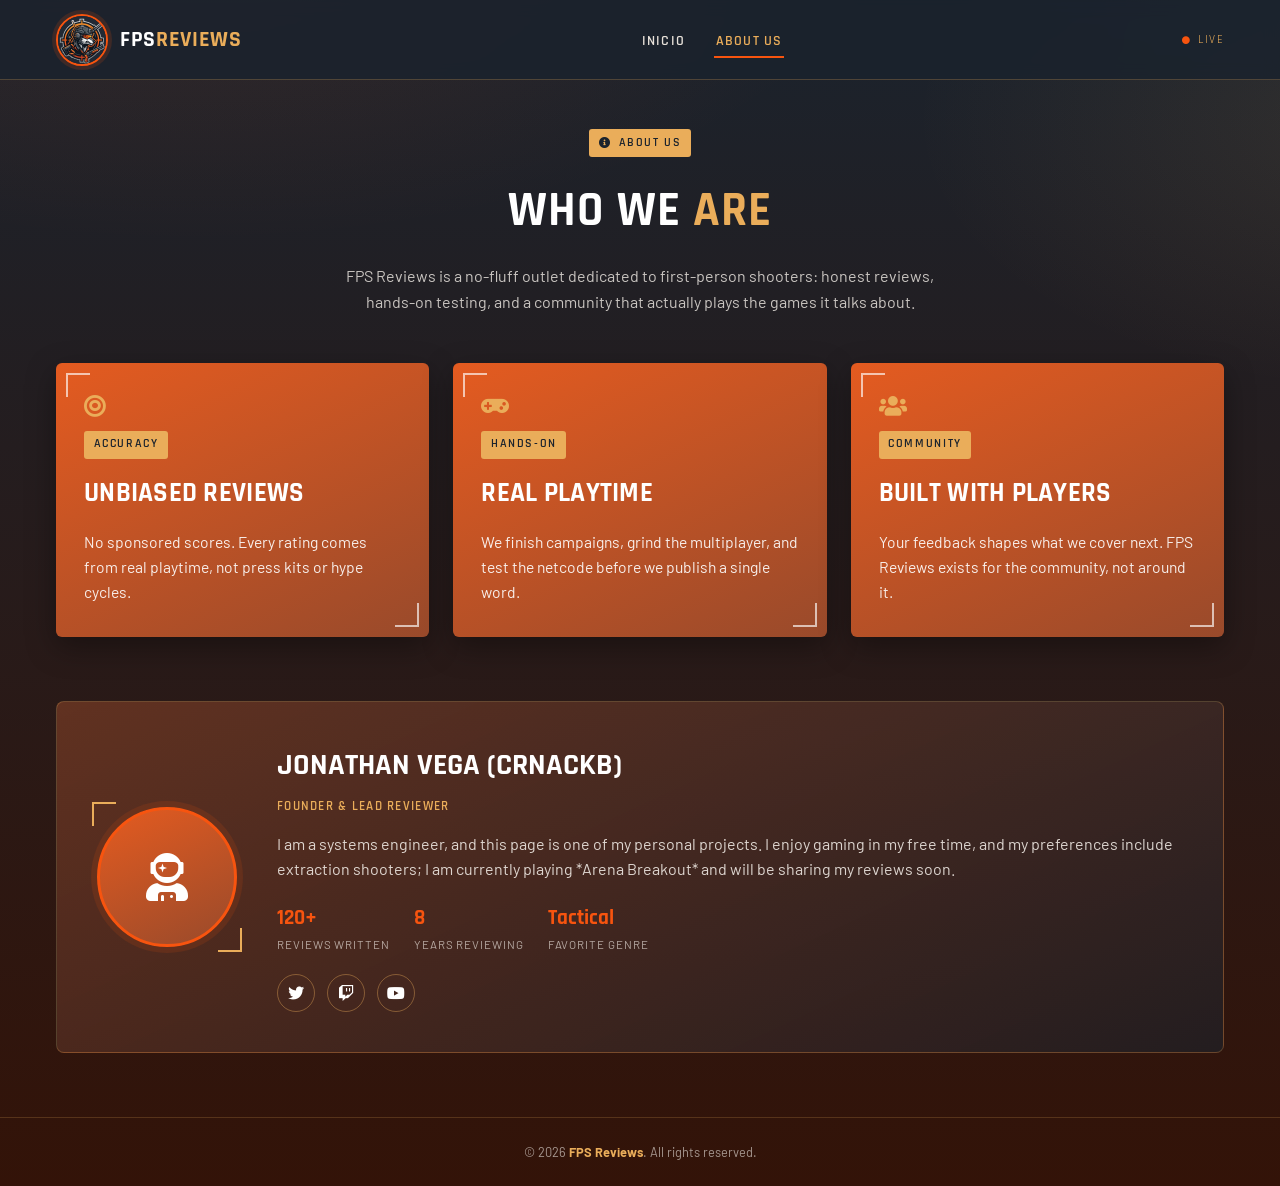
==== page/about.html @ ecb0774c "Add About Us page and footer, update navigation links" ====
<!DOCTYPE html>
<html lang="en">

<head>
    <meta charset="UTF-8">
    <meta name="viewport" content="width=device-width, initial-scale=1.0">
    <title>About Us - FPS Reviews</title>
    <!-- FONT AWESOME-->
    <link rel="stylesheet" href="https://cdnjs.cloudflare.com/ajax/libs/font-awesome/5.15.3/css/all.min.css">
    <!-- GOOGLE FONTS: Rajdhani (display/técnica) + Barlow (texto) -->
    <link rel="preconnect" href="https://fonts.googleapis.com">
    <link rel="preconnect" href="https://fonts.gstatic.com" crossorigin>
    <link href="https://fonts.googleapis.com/css2?family=Rajdhani:wght@500;600;700&family=Barlow:wght@400;500;600&display=swap" rel="stylesheet">
    <!-- CUSTOM CSS-->
    <link rel="stylesheet" href="styles.css">
</head>

<body>
    <header class="site-header">
        <nav class="nav-main container">
            <div class="brand">
                <img src="images/logo-non-letters.jpg" alt="FPS Reviews logo" class="logo">
                <span class="brand-name">FPS<em>Reviews</em></span>
            </div>
            <ul class="nav-menu">
                <li>
                    <a href="index.html" class="nav-link">inicio</a>
                </li>
                <li>
                    <a href="about.html" class="nav-link active">about us</a>
                </li>
            </ul>
            <span class="hud-status"><i class="fas fa-circle"></i> live</span>
        </nav>
    </header>

    <section class="page-hero container">
        <span class="eyebrow"><i class="fas fa-info-circle"></i> about us</span>
        <h1>Who We <span>Are</span></h1>
        <p>FPS Reviews is a no-fluff outlet dedicated to first-person shooters: honest reviews, hands-on testing,
            and a community that actually plays the games it talks about.</p>
    </section>

    <section class="mission-grid container">
        <div class="content">
            <i class="fas fa-bullseye card-icon"></i>
            <span class="eyebrow">accuracy</span>
            <h2>Unbiased Reviews</h2>
            <p>No sponsored scores. Every rating comes from real playtime, not press kits or hype cycles.</p>
        </div>
        <div class="content">
            <i class="fas fa-gamepad card-icon"></i>
            <span class="eyebrow">hands-on</span>
            <h2>Real Playtime</h2>
            <p>We finish campaigns, grind the multiplayer, and test the netcode before we publish a single word.</p>
        </div>
        <div class="content">
            <i class="fas fa-users card-icon"></i>
            <span class="eyebrow">community</span>
            <h2>Built With Players</h2>
            <p>Your feedback shapes what we cover next. FPS Reviews exists for the community, not around it.</p>
        </div>
    </section>

    <section class="profile-section container">
        <div class="profile-card">
            <div class="profile-avatar">
                <i class="fas fa-user-astronaut"></i>
            </div>
            <div class="profile-info">
                <h2>Jonathan Vega (Crnackb)</h2>
                <span class="profile-role">Founder &amp; Lead Reviewer</span>
                <p>I am a systems engineer, and this page is one of my personal 
                    projects. I enjoy gaming in my free time, and my preferences 
                    include extraction shooters; I am currently playing *Arena Breakout* 
                    and will be sharing my reviews soon.</p>
                <div class="profile-stats">
                    <div>
                        <span class="stat-value">120+</span>
                        <span class="stat-label">Reviews written</span>
                    </div>
                    <div>
                        <span class="stat-value">8</span>
                        <span class="stat-label">Years reviewing</span>
                    </div>
                    <div>
                        <span class="stat-value">Tactical</span>
                        <span class="stat-label">Favorite genre</span>
                    </div>
                </div>
                <div class="profile-social">
                    <a href="#" aria-label="Twitter / X"><i class="fab fa-twitter"></i></a>
                    <a href="#" aria-label="Twitch"><i class="fab fa-twitch"></i></a>
                    <a href="#" aria-label="YouTube"><i class="fab fa-youtube"></i></a>
                </div>
            </div>
        </div>
    </section>

    <footer class="site-footer">
        <p>&copy; 2026 <strong>FPS Reviews</strong>. All rights reserved.</p>
    </footer>
</body>

</html>
---- page/styles.css ----
:root {
    --e45b20: #e45b20;
    --f48b2c: #f48b2c;
    --1b232d: #1b232d;
    --f7540f: #f7540f;
    --994a2b: #994a2b;
    --eaad5a: #eaad5a;
    --606a70: #606a70;
    --de8a4f: #de8a4f;
    --331308: #331308;

    --font-display: 'Rajdhani', 'Arial Narrow', sans-serif;
    --font-body: 'Barlow', Arial, sans-serif;
}

* {
    box-sizing: border-box;
    margin: 0;
    padding: 0;
}

html {
    scroll-behavior: smooth;
}

body {
    font-family: var(--font-body);
    line-height: 1.6;
    color: #f2ede7;
    background:
        radial-gradient(1200px 600px at 15% -10%, rgba(247, 84, 15, 0.14), transparent 60%),
        radial-gradient(900px 500px at 110% 10%, rgba(234, 173, 90, 0.10), transparent 55%),
        linear-gradient(180deg, var(--1b232d) 0%, var(--331308) 100%);
    min-height: 100vh;
}

a {
    color: var(--f7540f);
    text-decoration: none;
}

.container {
    max-width: 1200px;
    margin: 0 auto;
    padding: 0 1rem;
}

/* ==========================================================================
   HEADER / NAV
   ========================================================================== */

.site-header {
    position: sticky;
    top: 0;
    z-index: 20;
    background-color: rgba(27, 35, 45, 0.85);
    backdrop-filter: blur(8px);
    -webkit-backdrop-filter: blur(8px);
    border-bottom: 1px solid rgba(234, 173, 90, 0.25);
}

.nav-main {
    display: flex;
    justify-content: space-between;
    align-items: center;
    flex-wrap: wrap;
    gap: 1rem;
    padding: 0.85rem 1rem;
}

.brand {
    display: flex;
    align-items: center;
    gap: 0.75rem;
}

.logo {
    border-radius: 50%;
    width: 52px;
    height: 52px;
    object-fit: cover;
    border: 2px solid var(--f7540f);
    box-shadow: 0 0 0 4px rgba(247, 84, 15, 0.15);
}

.brand-name {
    font-family: var(--font-display);
    font-weight: 700;
    font-size: 1.4rem;
    letter-spacing: 0.03em;
    color: #ffffff;
    text-transform: uppercase;
}

.brand-name em {
    font-style: normal;
    color: var(--eaad5a);
}

.nav-menu {
    list-style: none;
    display: flex;
    flex-wrap: wrap;
    gap: 1.75rem;
}

.nav-link {
    position: relative;
    font-family: var(--font-display);
    font-weight: 600;
    text-transform: uppercase;
    font-size: 0.9rem;
    letter-spacing: 0.08em;
    color: #e8e2da;
    padding: 0.35rem 0.1rem;
    transition: color 0.2s ease-in-out;
}

.nav-link::after {
    content: "";
    position: absolute;
    left: 0;
    bottom: -2px;
    height: 2px;
    width: 0;
    background-color: var(--f7540f);
    transition: width 0.25s ease-in-out;
}

.nav-link:hover,
.nav-link:focus-visible,
.nav-link.active {
    color: var(--eaad5a);
}

.nav-link:hover::after,
.nav-link:focus-visible::after,
.nav-link.active::after {
    width: 100%;
}

.hud-status {
    display: flex;
    align-items: center;
    gap: 0.4rem;
    font-family: var(--font-display);
    font-size: 0.75rem;
    letter-spacing: 0.12em;
    text-transform: uppercase;
    color: var(--eaad5a);
}

.hud-status i {
    font-size: 0.5rem;
    color: var(--f7540f);
    animation: pulse 1.8s ease-in-out infinite;
}

/* ==========================================================================
   GALLERY / HERO
   ========================================================================== */

.container-slider {
    padding: 2.5rem 1rem 1.5rem;
}

#gallery {
    max-width: 900px;
    width: 100%;
    margin: auto;
    overflow: hidden;
    position: relative;
    border-radius: 6px;
    background-color: var(--331308);
}

#gallery::before,
#gallery::after,
.content::before,
.content::after,
.profile-avatar::before,
.profile-avatar::after {
    content: "";
    position: absolute;
    width: 22px;
    height: 22px;
    border-color: var(--eaad5a);
    border-style: solid;
    z-index: 5;
    pointer-events: none;
}

#gallery::before {
    top: 10px;
    left: 10px;
    border-width: 2px 0 0 2px;
}

#gallery::after {
    bottom: 10px;
    right: 10px;
    border-width: 0 2px 2px 0;
}

.hud-tag {
    position: absolute;
    top: 18px;
    left: 18px;
    z-index: 6;
    display: inline-flex;
    align-items: center;
    gap: 0.4rem;
    font-family: var(--font-display);
    font-weight: 600;
    font-size: 0.7rem;
    letter-spacing: 0.1em;
    text-transform: uppercase;
    color: #fff;
    background-color: rgba(20, 14, 10, 0.55);
    border: 1px solid rgba(234, 173, 90, 0.5);
    padding: 0.35rem 0.65rem;
    border-radius: 3px;
}

.hud-tag i {
    color: var(--f7540f);
}

figure {
    margin: 0;
}

.gallery-container {
    display: flex;
    transition: transform 0.5s ease-in-out;
}

.gallery-item {
    min-width: 100%;
    box-sizing: border-box;
}

.gallery-item img {
    width: 100%;
    aspect-ratio: 16 / 9;
    object-fit: cover;
    display: block;
    filter: saturate(1.05) contrast(1.05);
}

.gallery-navigation {
    display: flex;
    justify-content: space-between;
    width: calc(100% - 32px);
    margin: 0 16px;
    position: absolute;
    top: 50%;
    transform: translateY(-50%);
    z-index: 6;
}

.nav-button {
    background-color: rgba(20, 14, 10, 0.55);
    color: #ffffff;
    border: 1px solid rgba(234, 173, 90, 0.4);
    padding: 10px 16px;
    cursor: pointer;
    border-radius: 4px;
    transition: background-color 0.2s ease-in-out, border-color 0.2s ease-in-out, transform 0.15s ease-in-out;
    font-size: 1rem;
}

.nav-button:hover,
.nav-button:focus-visible {
    background-color: var(--994a2b);
    border-color: var(--f7540f);
    transform: translateY(-1px);
}

.nav-button:focus-visible {
    outline: 2px solid var(--eaad5a);
    outline-offset: 2px;
}

.gallery-dots {
    position: absolute;
    bottom: 14px;
    left: 0;
    right: 0;
    z-index: 6;
    display: flex;
    justify-content: center;
    gap: 0.5rem;
}

.dot {
    width: 9px;
    height: 9px;
    border-radius: 50%;
    border: 1px solid rgba(255, 255, 255, 0.6);
    background-color: rgba(255, 255, 255, 0.15);
    cursor: pointer;
    padding: 0;
    transition: background-color 0.2s ease-in-out, transform 0.2s ease-in-out;
}

.dot:hover,
.dot:focus-visible {
    transform: scale(1.2);
}

.dot.active {
    background-color: var(--f7540f);
    border-color: var(--f7540f);
}

/* ==========================================================================
   CONTENT / BRIEFING CARDS
   ========================================================================== */

.container-content {
    display: grid;
    grid-template-columns: 1fr 1fr;
    gap: 1.5rem;
    padding: 2.5rem 1rem 4rem;
}

.content {
    position: relative;
    text-align: left;
    padding: 2rem 1.75rem;
    border-radius: 6px;
    background: linear-gradient(155deg, var(--e45b20) 0%, var(--994a2b) 100%);
    box-shadow: 0 10px 30px rgba(0, 0, 0, 0.35);
    display: flex;
    flex-direction: column;
    gap: 0.85rem;
    transition: transform 0.25s ease-in-out, box-shadow 0.25s ease-in-out;
}

.content::before {
    top: 10px;
    left: 10px;
    border-width: 2px 0 0 2px;
    border-color: rgba(255, 255, 255, 0.65);
}

.content::after {
    bottom: 10px;
    right: 10px;
    border-width: 0 2px 2px 0;
    border-color: rgba(255, 255, 255, 0.65);
}

.profile-avatar::before {
    top: -8px;
    left: -8px;
    border-width: 2px 0 0 2px;
}

.profile-avatar::after {
    bottom: -8px;
    right: -8px;
    border-width: 0 2px 2px 0;
}

.content:hover {
    transform: translateY(-4px);
    box-shadow: 0 16px 36px rgba(0, 0, 0, 0.45);
}

.eyebrow {
    display: inline-flex;
    align-items: center;
    gap: 0.4rem;
    width: fit-content;
    font-family: var(--font-display);
    font-weight: 600;
    font-size: 0.72rem;
    letter-spacing: 0.14em;
    text-transform: uppercase;
    color: var(--1b232d);
    background-color: var(--eaad5a);
    padding: 0.3rem 0.6rem;
    border-radius: 3px;
}

.content h1,
.content h2 {
    font-family: var(--font-display);
    font-weight: 700;
    text-transform: uppercase;
    letter-spacing: 0.01em;
    color: #ffffff;
}

.content h1 {
    font-size: clamp(1.6rem, 3vw, 2.2rem);
}

.content h2 {
    font-size: clamp(1.3rem, 2.4vw, 1.7rem);
}

.content p {
    color: rgba(255, 255, 255, 0.9);
    font-size: 0.98rem;
}

.cta {
    display: inline-flex;
    align-items: center;
    gap: 0.5rem;
    width: fit-content;
    margin-top: 0.25rem;
    font-family: var(--font-display);
    font-weight: 600;
    text-transform: uppercase;
    font-size: 0.85rem;
    letter-spacing: 0.06em;
    color: #ffffff;
    border-bottom: 2px solid rgba(255, 255, 255, 0.5);
    padding-bottom: 2px;
    transition: border-color 0.2s ease-in-out, gap 0.2s ease-in-out, color 0.2s ease-in-out;
}

.cta i {
    transition: transform 0.2s ease-in-out;
}

.cta:hover,
.cta:focus-visible {
    border-color: #ffffff;
    color: var(--eaad5a);
}

.cta:hover i,
.cta:focus-visible i {
    transform: translateX(4px);
}

@keyframes pulse {
    0%, 100% { opacity: 1; }
    50% { opacity: 0.25; }
}

@media (prefers-reduced-motion: reduce) {
    *, *::before, *::after {
        animation-duration: 0.01ms !important;
        transition-duration: 0.01ms !important;
    }
}

/* ==========================================================================
   PAGE HERO (about, y otras páginas internas)
   ========================================================================== */

.page-hero {
    text-align: center;
    padding: 3rem 1rem 2rem;
}

.page-hero .eyebrow {
    margin: 0 auto 1rem;
}

.page-hero h1 {
    font-family: var(--font-display);
    font-weight: 700;
    text-transform: uppercase;
    font-size: clamp(2rem, 5vw, 3rem);
    letter-spacing: 0.02em;
    color: #ffffff;
}

.page-hero h1 span {
    color: var(--eaad5a);
}

.page-hero p {
    max-width: 620px;
    margin: 0.85rem auto 0;
    color: rgba(242, 237, 231, 0.8);
}

/* ==========================================================================
   MISSION GRID
   ========================================================================== */

.mission-grid {
    display: grid;
    grid-template-columns: repeat(3, 1fr);
    gap: 1.5rem;
    padding: 1rem 1rem 3rem;
}

.mission-grid .content {
    align-items: flex-start;
}

.mission-grid .content i.card-icon {
    font-size: 1.4rem;
    color: var(--eaad5a);
}

/* ==========================================================================
   AUTHOR PROFILE
   ========================================================================== */

.profile-section {
    padding: 1rem 1rem 4rem;
}

.profile-card {
    display: flex;
    align-items: center;
    gap: 2.5rem;
    background: linear-gradient(155deg, rgba(153, 74, 43, 0.5) 0%, rgba(27, 35, 45, 0.6) 100%);
    border: 1px solid rgba(234, 173, 90, 0.25);
    border-radius: 8px;
    padding: 2.5rem;
}

.profile-avatar {
    position: relative;
    flex-shrink: 0;
    width: 140px;
    height: 140px;
    border-radius: 50%;
    display: flex;
    align-items: center;
    justify-content: center;
    background: linear-gradient(155deg, var(--e45b20), var(--994a2b));
    border: 3px solid var(--f7540f);
    box-shadow: 0 0 0 6px rgba(247, 84, 15, 0.12);
}

.profile-avatar i {
    font-size: 3rem;
    color: #ffffff;
}

.profile-info h2 {
    font-family: var(--font-display);
    font-weight: 700;
    text-transform: uppercase;
    font-size: clamp(1.4rem, 3vw, 1.9rem);
    color: #ffffff;
}

.profile-role {
    display: block;
    font-family: var(--font-display);
    font-weight: 600;
    letter-spacing: 0.1em;
    text-transform: uppercase;
    font-size: 0.8rem;
    color: var(--eaad5a);
    margin: 0.35rem 0 0.9rem;
}

.profile-info p {
    color: rgba(242, 237, 231, 0.88);
    margin-bottom: 1.25rem;
}

.profile-stats {
    display: flex;
    flex-wrap: wrap;
    gap: 1.5rem;
    margin-bottom: 1.25rem;
}

.profile-stats div {
    display: flex;
    flex-direction: column;
}

.stat-value {
    font-family: var(--font-display);
    font-weight: 700;
    font-size: 1.3rem;
    color: var(--f7540f);
}

.stat-label {
    font-size: 0.72rem;
    letter-spacing: 0.08em;
    text-transform: uppercase;
    color: rgba(242, 237, 231, 0.65);
}

.profile-social {
    display: flex;
    gap: 0.75rem;
}

.profile-social a {
    display: flex;
    align-items: center;
    justify-content: center;
    width: 38px;
    height: 38px;
    border-radius: 50%;
    border: 1px solid rgba(234, 173, 90, 0.4);
    color: #ffffff;
    transition: background-color 0.2s ease-in-out, border-color 0.2s ease-in-out;
}

.profile-social a:hover,
.profile-social a:focus-visible {
    background-color: var(--994a2b);
    border-color: var(--f7540f);
}

/* ==========================================================================
   FOOTER
   ========================================================================== */

.site-footer {
    border-top: 1px solid rgba(234, 173, 90, 0.2);
    padding: 1.5rem 1rem;
    text-align: center;
    font-size: 0.8rem;
    color: rgba(242, 237, 231, 0.6);
}

.site-footer strong {
    color: var(--eaad5a);
}

/* ==========================================================================
   RESPONSIVE
   ========================================================================== */

/* Tablet */
@media (max-width: 768px) {
    .container-content {
        grid-template-columns: 1fr;
        padding: 2rem 1rem 3rem;
    }

    .nav-menu {
        gap: 1rem;
    }

    .hud-status {
        order: 3;
        width: 100%;
        justify-content: center;
    }

    .gallery-navigation {
        width: calc(100% - 20px);
        margin: 0 10px;
    }

    .nav-button {
        padding: 8px 12px;
    }

    .mission-grid {
        grid-template-columns: 1fr;
    }

    .profile-card {
        flex-direction: column;
        text-align: center;
        gap: 1.5rem;
    }

    .profile-stats {
        justify-content: center;
    }

    .profile-info div {
        align-items: center;
    }

    .profile-social {
        justify-content: center;
    }
}

/* Móvil */
@media (max-width: 480px) {
    .logo {
        width: 42px;
        height: 42px;
    }

    .brand-name {
        font-size: 1.15rem;
    }

    .nav-menu {
        gap: 0.75rem;
        font-size: 0.85rem;
    }

    .hud-tag {
        font-size: 0.62rem;
        padding: 0.28rem 0.5rem;
        top: 12px;
        left: 12px;
    }

    .content {
        padding: 1.5rem 1.25rem;
    }

    .gallery-dots {
        bottom: 10px;
    }

    .profile-card {
        padding: 1.75rem 1.25rem;
    }

    .profile-avatar {
        width: 110px;
        height: 110px;
    }

    .profile-avatar i {
        font-size: 2.4rem;
    }
}
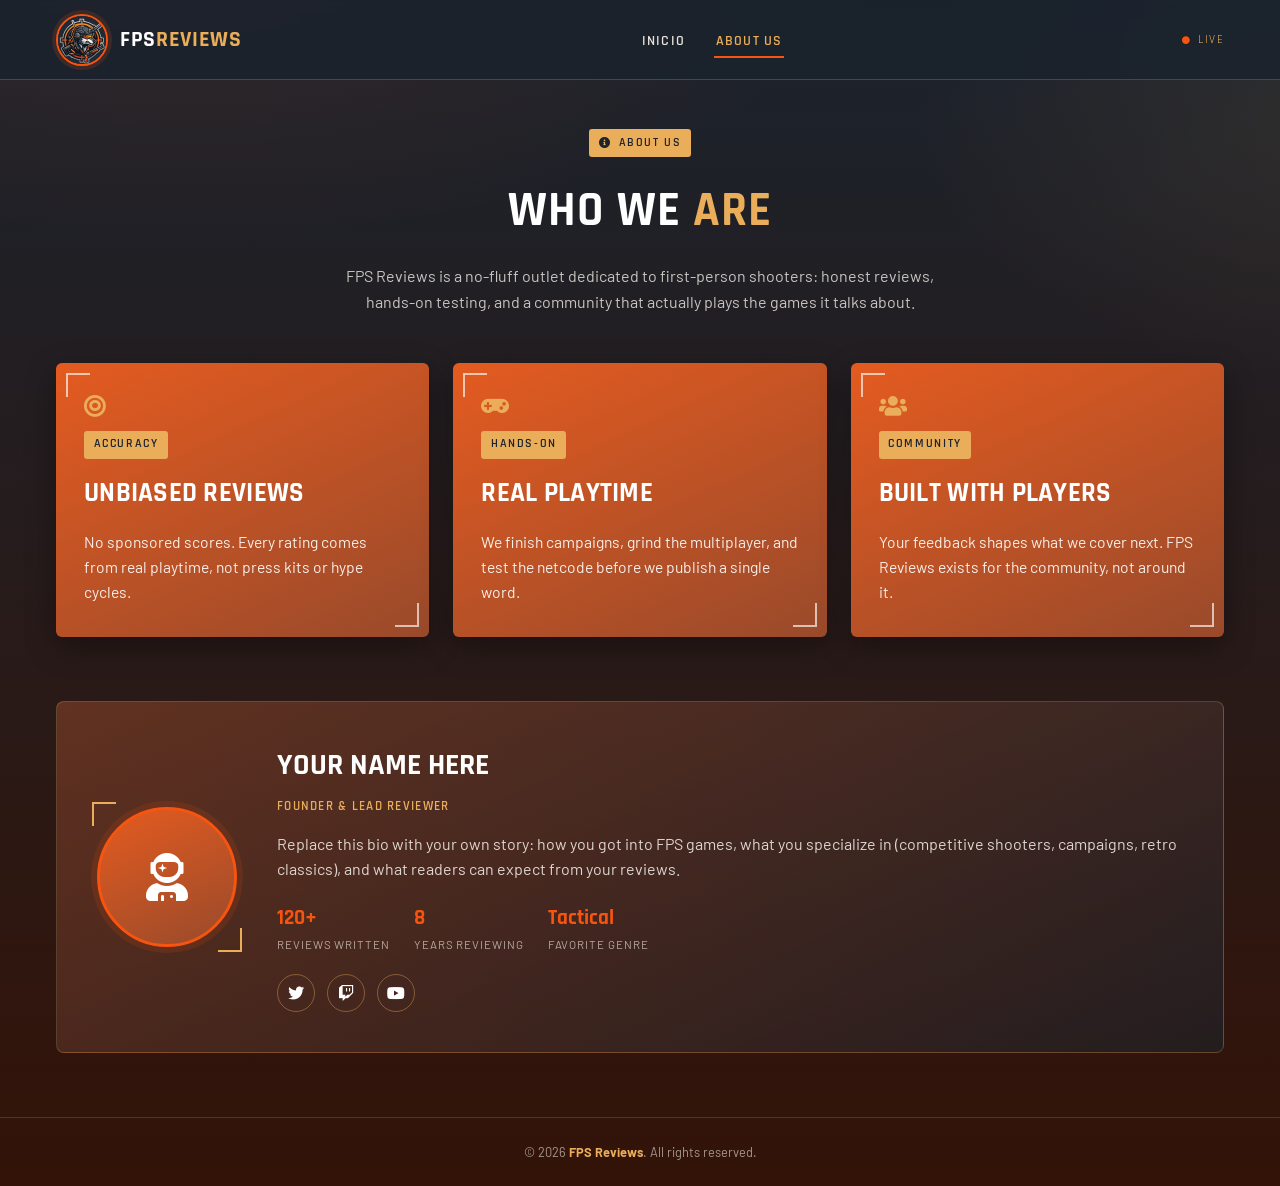
==== commit 134950c9: "Implement responsive navigation menu and update About Us content" ====
--- a/page/about.html
+++ b/page/about.html
@@ -22,7 +22,7 @@
                 <img src="images/logo-non-letters.jpg" alt="FPS Reviews logo" class="logo">
                 <span class="brand-name">FPS<em>Reviews</em></span>
             </div>
-            <ul class="nav-menu">
+            <ul class="nav-menu" id="nav-menu">
                 <li>
                     <a href="index.html" class="nav-link">inicio</a>
                 </li>
@@ -31,6 +31,11 @@
                 </li>
             </ul>
             <span class="hud-status"><i class="fas fa-circle"></i> live</span>
+            <button class="nav-toggle" id="nav-toggle" aria-label="Abrir menú" aria-expanded="false" aria-controls="nav-menu">
+                <span></span>
+                <span></span>
+                <span></span>
+            </button>
         </nav>
     </header>
 
@@ -68,12 +73,11 @@
                 <i class="fas fa-user-astronaut"></i>
             </div>
             <div class="profile-info">
-                <h2>Jonathan Vega (Crnackb)</h2>
+                <h2>Your Name Here</h2>
                 <span class="profile-role">Founder &amp; Lead Reviewer</span>
-                <p>I am a systems engineer, and this page is one of my personal 
-                    projects. I enjoy gaming in my free time, and my preferences 
-                    include extraction shooters; I am currently playing *Arena Breakout* 
-                    and will be sharing my reviews soon.</p>
+                <p>Replace this bio with your own story: how you got into FPS games, what you specialize in
+                    (competitive shooters, campaigns, retro classics), and what readers can expect from your
+                    reviews.</p>
                 <div class="profile-stats">
                     <div>
                         <span class="stat-value">120+</span>
@@ -100,6 +104,8 @@
     <footer class="site-footer">
         <p>&copy; 2026 <strong>FPS Reviews</strong>. All rights reserved.</p>
     </footer>
+
+    <script src="main.js"></script>
 </body>
 
 </html>
--- a/page/styles.css
+++ b/page/styles.css
@@ -154,6 +154,46 @@
     font-size: 0.5rem;
     color: var(--f7540f);
     animation: pulse 1.8s ease-in-out infinite;
+}
+
+.nav-toggle {
+    display: none;
+    flex-direction: column;
+    justify-content: center;
+    align-items: center;
+    gap: 5px;
+    width: 40px;
+    height: 40px;
+    background: transparent;
+    border: 1px solid rgba(234, 173, 90, 0.4);
+    border-radius: 4px;
+    cursor: pointer;
+    padding: 0;
+}
+
+.nav-toggle span {
+    display: block;
+    width: 20px;
+    height: 2px;
+    background-color: var(--eaad5a);
+    transition: transform 0.25s ease-in-out, opacity 0.2s ease-in-out;
+}
+
+.nav-toggle:hover,
+.nav-toggle:focus-visible {
+    border-color: var(--f7540f);
+}
+
+.nav-toggle.open span:nth-child(1) {
+    transform: translateY(7px) rotate(45deg);
+}
+
+.nav-toggle.open span:nth-child(2) {
+    opacity: 0;
+}
+
+.nav-toggle.open span:nth-child(3) {
+    transform: translateY(-7px) rotate(-45deg);
 }
 
 /* ==========================================================================
@@ -644,6 +684,48 @@
         gap: 1rem;
     }
 
+    .nav-toggle {
+        display: flex;
+        order: 2;
+    }
+
+    .nav-menu {
+        position: absolute;
+        top: 100%;
+        left: 0;
+        right: 0;
+        flex-direction: column;
+        align-items: center;
+        gap: 0;
+        background-color: rgba(27, 35, 45, 0.97);
+        border-bottom: 1px solid rgba(234, 173, 90, 0.25);
+        max-height: 0;
+        overflow: hidden;
+        transition: max-height 0.3s ease-in-out;
+    }
+
+    .nav-menu.open {
+        max-height: 260px;
+    }
+
+    .nav-menu li {
+        width: 100%;
+        text-align: center;
+    }
+
+    .nav-link {
+        display: block;
+        padding: 0.9rem 1rem;
+    }
+
+    .nav-link::after {
+        display: none;
+    }
+
+    .hud-status {
+        order: 1;
+    }
+
     .hud-status {
         order: 3;
         width: 100%;
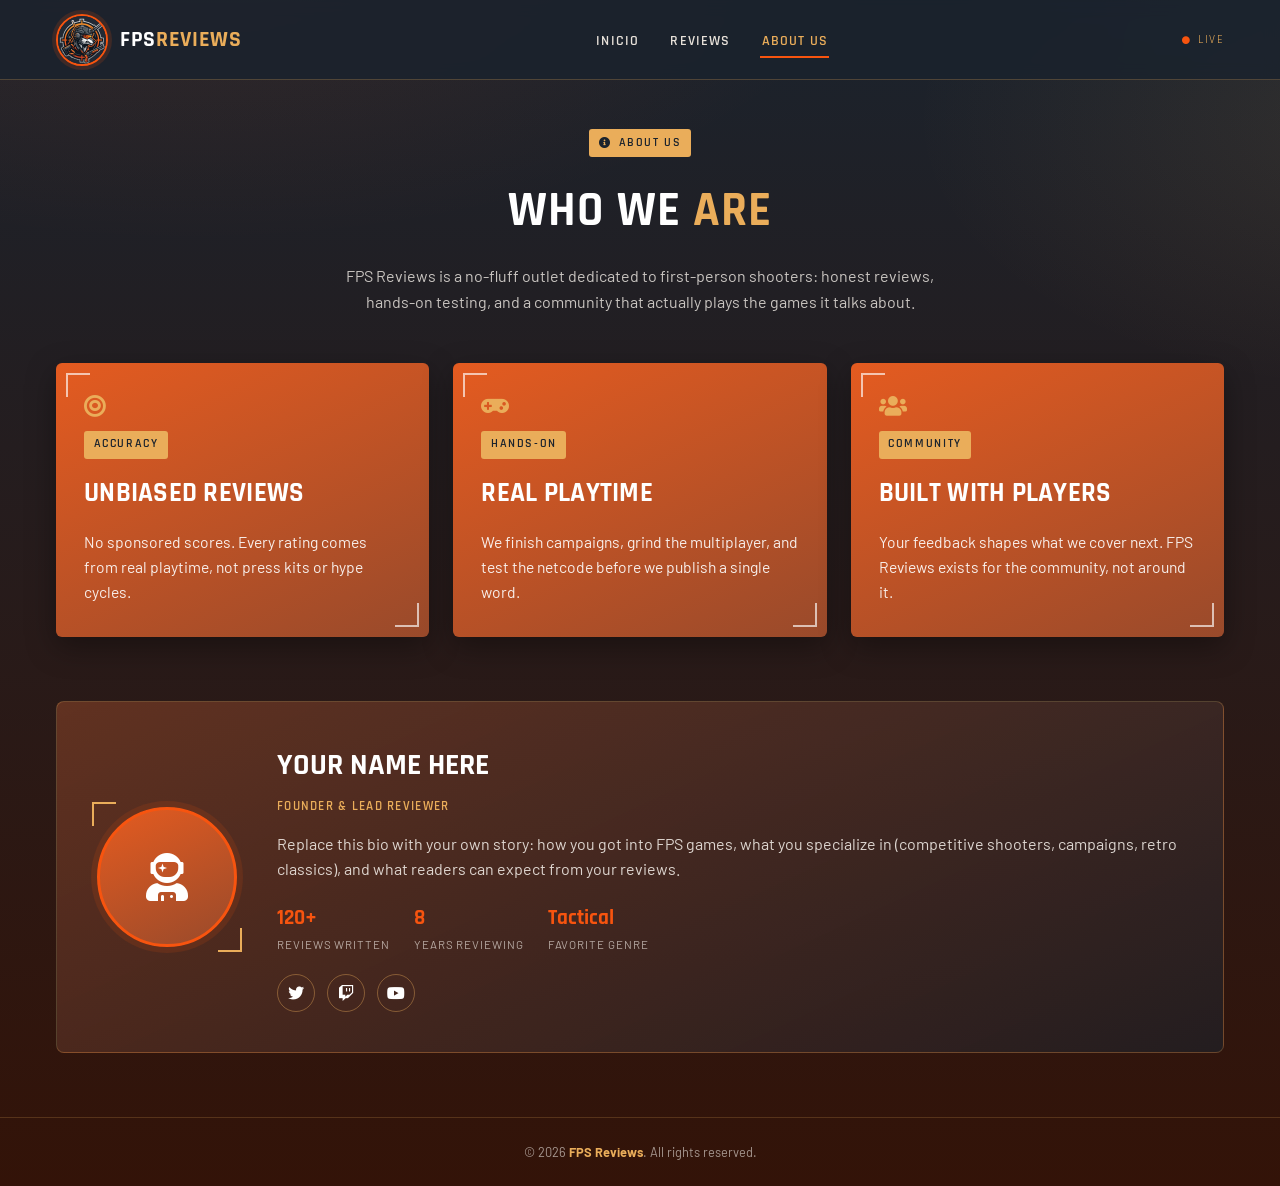
==== commit 29581965: "Add review detail page, implement filter functionality, and enhance styles for review cards" ====
--- a/page/about.html
+++ b/page/about.html
@@ -25,6 +25,9 @@
             <ul class="nav-menu" id="nav-menu">
                 <li>
                     <a href="index.html" class="nav-link">inicio</a>
+                </li>
+                <li>
+                    <a href="reviews.html" class="nav-link">reviews</a>
                 </li>
                 <li>
                     <a href="about.html" class="nav-link active">about us</a>
--- a/page/styles.css
+++ b/page/styles.css
@@ -670,6 +670,170 @@
 }
 
 /* ==========================================================================
+   FILTER BAR
+   ========================================================================== */
+
+.filter-bar {
+    display: flex;
+    flex-wrap: wrap;
+    justify-content: center;
+    gap: 0.75rem;
+    padding: 0 1rem 2rem;
+}
+
+.filter-chip {
+    font-family: var(--font-display);
+    font-weight: 600;
+    text-transform: uppercase;
+    font-size: 0.8rem;
+    letter-spacing: 0.06em;
+    color: #e8e2da;
+    background-color: transparent;
+    border: 1px solid rgba(234, 173, 90, 0.35);
+    border-radius: 999px;
+    padding: 0.45rem 1.1rem;
+    cursor: pointer;
+    transition: background-color 0.2s ease-in-out, border-color 0.2s ease-in-out, color 0.2s ease-in-out;
+}
+
+.filter-chip:hover,
+.filter-chip:focus-visible {
+    border-color: var(--eaad5a);
+    color: var(--eaad5a);
+}
+
+.filter-chip.active {
+    background-color: var(--f7540f);
+    border-color: var(--f7540f);
+    color: #ffffff;
+}
+
+/* ==========================================================================
+   REVIEW GRID / CARDS
+   ========================================================================== */
+
+.review-grid {
+    display: grid;
+    grid-template-columns: repeat(3, 1fr);
+    gap: 1.5rem;
+    padding: 0 1rem 4rem;
+}
+
+.review-card {
+    position: relative;
+    border-radius: 6px;
+    overflow: hidden;
+    background-color: rgba(27, 35, 45, 0.6);
+    border: 1px solid rgba(234, 173, 90, 0.2);
+    box-shadow: 0 10px 30px rgba(0, 0, 0, 0.35);
+    transition: transform 0.25s ease-in-out, box-shadow 0.25s ease-in-out;
+    display: flex;
+    flex-direction: column;
+}
+
+.review-card:hover {
+    transform: translateY(-4px);
+    box-shadow: 0 16px 36px rgba(0, 0, 0, 0.45);
+}
+
+.review-thumb {
+    position: relative;
+    height: 150px;
+    display: flex;
+    align-items: center;
+    justify-content: center;
+    background:
+        repeating-linear-gradient(135deg, rgba(255, 255, 255, 0.05) 0 2px, transparent 2px 14px),
+        linear-gradient(155deg, var(--e45b20) 0%, var(--994a2b) 100%);
+}
+
+.review-thumb i {
+    font-size: 2.5rem;
+    color: rgba(255, 255, 255, 0.85);
+}
+
+.score-badge {
+    position: absolute;
+    top: 12px;
+    right: 12px;
+    font-family: var(--font-display);
+    font-weight: 700;
+    font-size: 1.15rem;
+    color: var(--eaad5a);
+    background-color: rgba(20, 14, 10, 0.75);
+    border: 1px solid rgba(234, 173, 90, 0.5);
+    border-radius: 4px;
+    padding: 0.25rem 0.5rem;
+}
+
+.score-badge small {
+    font-size: 0.65rem;
+    font-weight: 600;
+    color: rgba(255, 255, 255, 0.7);
+}
+
+.review-body {
+    padding: 1.5rem;
+    display: flex;
+    flex-direction: column;
+    gap: 0.6rem;
+    flex: 1;
+}
+
+.review-body .eyebrow {
+    background-color: transparent;
+    border: 1px solid rgba(234, 173, 90, 0.4);
+    color: var(--eaad5a);
+    padding: 0.25rem 0.55rem;
+}
+
+.review-body h3 {
+    font-family: var(--font-display);
+    font-weight: 700;
+    text-transform: uppercase;
+    font-size: 1.15rem;
+    letter-spacing: 0.01em;
+    color: #ffffff;
+}
+
+.review-body p {
+    font-size: 0.92rem;
+    color: rgba(242, 237, 231, 0.85);
+    flex: 1;
+}
+
+.review-meta {
+    display: flex;
+    justify-content: space-between;
+    font-size: 0.78rem;
+    color: rgba(242, 237, 231, 0.6);
+    padding: 0.5rem 0;
+    border-top: 1px solid rgba(234, 173, 90, 0.15);
+    border-bottom: 1px solid rgba(234, 173, 90, 0.15);
+}
+
+.review-body .cta {
+    color: var(--eaad5a);
+    border-bottom-color: rgba(234, 173, 90, 0.5);
+    margin-top: 0.25rem;
+}
+
+.review-body .cta:hover,
+.review-body .cta:focus-visible {
+    color: #ffffff;
+    border-color: #ffffff;
+}
+
+.no-results {
+    text-align: center;
+    padding: 2rem 1rem 4rem;
+    color: rgba(242, 237, 231, 0.7);
+    font-family: var(--font-display);
+    text-transform: uppercase;
+    letter-spacing: 0.05em;
+}
+
+/* ==========================================================================
    RESPONSIVE
    ========================================================================== */
 
@@ -745,6 +909,10 @@
         grid-template-columns: 1fr;
     }
 
+    .review-grid {
+        grid-template-columns: repeat(2, 1fr);
+    }
+
     .profile-card {
         flex-direction: column;
         text-align: center;
@@ -807,4 +975,17 @@
     .profile-avatar i {
         font-size: 2.4rem;
     }
+
+    .review-grid {
+        grid-template-columns: 1fr;
+    }
+
+    .filter-bar {
+        gap: 0.5rem;
+    }
+
+    .filter-chip {
+        font-size: 0.72rem;
+        padding: 0.4rem 0.85rem;
+    }
 }
